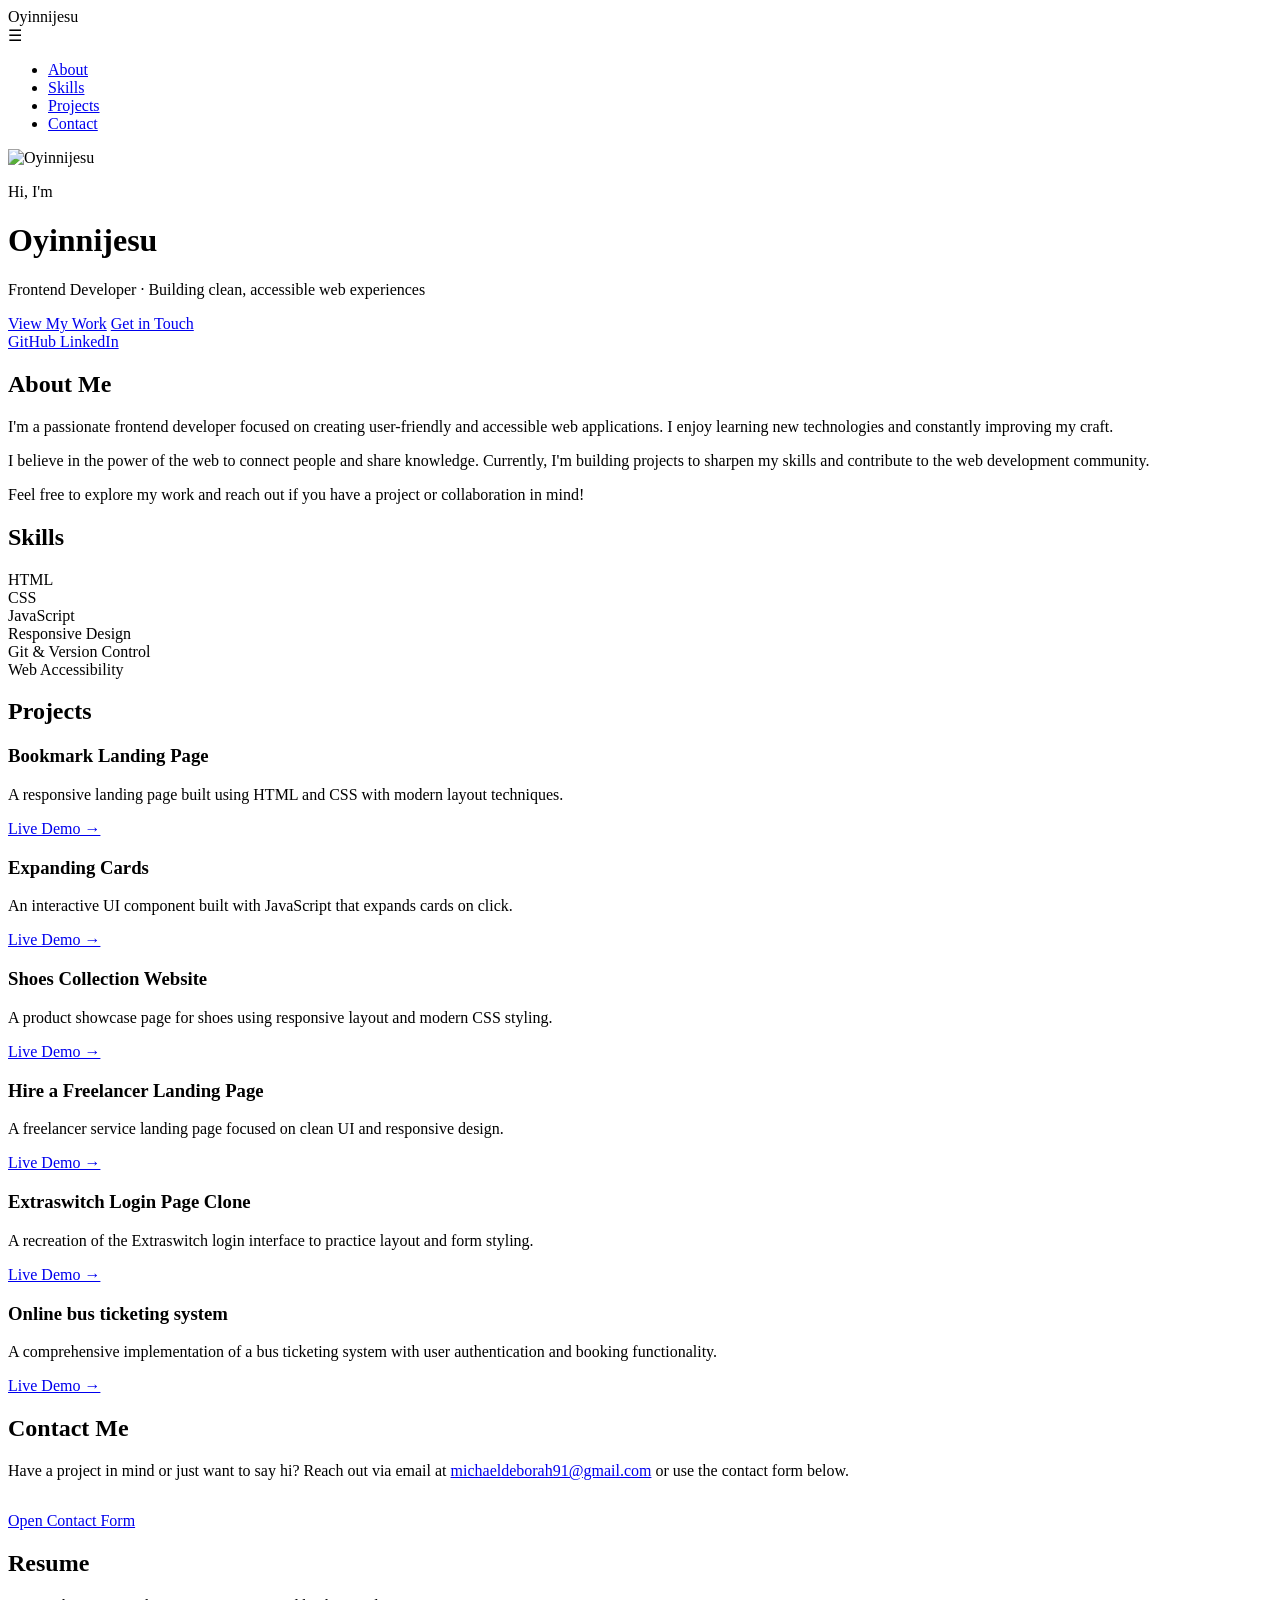
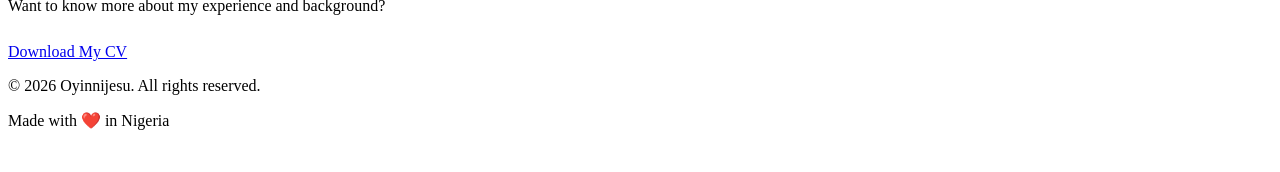
==== index.html @ 5d6c3170 "Add files via upload" ====
<!DOCTYPE html>
<html lang="en">
<head>
    <meta charset="UTF-8">
    <meta name="viewport" content="width=device-width, initial-scale=1.0">
    <meta name="description" content="A simple portfolio by Oyinnijesu, beginner web developer.">
    <link rel="stylesheet" href="styles.css">
    <link href="https://fonts.googleapis.com/css2?family=Poppins:wght@400;500;600;700&display=swap" rel="stylesheet">
    <title>Oyinnijesu | Frontend Developer Portfolio</title>
</head>
<body>

    <!-- NAVBAR -->
    <nav class="navbar">
        <div class="nav-logo">Oyinnijesu</div>
        <div class="hamburger">&#9776;</div>
        <ul class="nav-links">
            <li><a href="#about">About</a></li>
            <li><a href="#skills">Skills</a></li>
            <li><a href="#projects">Projects</a></li>
            <li><a href="#contact-me">Contact</a></li>
        </ul>
    </nav>

    <!-- HERO -->
    <header class="hero">
            <div class="hero-content">
            <img src="oyinnijesu.png" alt="Oyinnijesu" class="hero-photo">
            <p class="hero-greeting">Hi, I'm</p>
            <h1>Oyinnijesu</h1>
            <p class="hero-subtitle">Frontend Developer · Building clean, accessible web experiences</p>
            <div class="hero-btns">
                <a href="#projects" class="btn btn-primary">View My Work</a>
                <a href="contact.html" class="btn btn-outline">Get in Touch</a>
            </div>
            <div class="social-links">
    <a href="https://github.com/oyinnijesu22" target="_blank">
         GitHub
    </a>
    <a href="https://www.linkedin.com/in/oyinnijesu-michael-a31050161/" target="_blank">
        LinkedIn
    </a>
</div>
        </div>
    </header>

    <main>

        <!-- ABOUT -->
        <section class="about" id="about">
            <h2>About Me</h2>
            <p>I'm a passionate frontend developer focused on creating user-friendly and accessible web applications. I enjoy learning new technologies and constantly improving my craft.</p>
            <p>I believe in the power of the web to connect people and share knowledge. Currently, I'm building projects to sharpen my skills and contribute to the web development community.</p>
            <p>Feel free to explore my work and reach out if you have a project or collaboration in mind!</p>
        </section>

        <!-- SKILLS -->
        <section class="skills" id="skills">
            <h2>Skills</h2>
            <div class="skills-grid">
                <div class="skill-card">HTML</div>
                <div class="skill-card">CSS</div>
                <div class="skill-card">JavaScript</div>
                <div class="skill-card">Responsive Design</div>
                <div class="skill-card">Git & Version Control</div>
                <div class="skill-card">Web Accessibility</div>
            </div>
        </section>

        <!-- PROJECTS -->
        <section class="projects" id="projects">
            <h2>Projects</h2>
            <div class="project-grid">

                <div class="project-card">
                    <h3>Bookmark Landing Page</h3>
                    <p>A responsive landing page built using HTML and CSS with modern layout techniques.</p>
                    <a href="https://bookmarklandingpage-two.vercel.app/" target="_blank" class="project-link">Live Demo →</a>
                </div>

                <div class="project-card">
                    <h3>Expanding Cards</h3>
                    <p>An interactive UI component built with JavaScript that expands cards on click.</p>
                    <a href="https://expanding-card-s.vercel.app/" target="_blank" class="project-link">Live Demo →</a>
                </div>

                <div class="project-card">
                    <h3>Shoes Collection Website</h3>
                    <p>A product showcase page for shoes using responsive layout and modern CSS styling.</p>
                    <a href="https://shoes-collections.vercel.app/" target="_blank" class="project-link">Live Demo →</a>
                </div>

                <div class="project-card">
                    <h3>Hire a Freelancer Landing Page</h3>
                    <p>A freelancer service landing page focused on clean UI and responsive design.</p>
                    <a href="https://freelancer-project-nine.vercel.app/" target="_blank" class="project-link">Live Demo →</a>
                </div>

                <div class="project-card">
                    <h3>Extraswitch Login Page Clone</h3>
                    <p>A recreation of the Extraswitch login interface to practice layout and form styling.</p>
                    <a href="https://extraswitch-sample.vercel.app/" target="_blank" class="project-link">Live Demo →</a>
                </div>
                 <div class="project-card">
                    <h3>Online bus ticketing system</h3>
                    <p>A comprehensive implementation of a bus ticketing system with user authentication and booking functionality.</p>
                    <a href="http://buspro.com.ng/" target="_blank" class="project-link">Live Demo →</a>
                </div>


            </div>
        </section>

        <!-- CONTACT -->
        <section class="contact-me" id="contact-me">
            <h2>Contact Me</h2>
            <p>Have a project in mind or just want to say hi? Reach out via email at <a href="mailto:michaeldeborah91@gmail.com">michaeldeborah91@gmail.com</a> or use the contact form below.</p>
            <a href="contact.html" class="btn btn-primary" style="margin-top: 16px; display: inline-block;">Open Contact Form</a>
        </section>

        <!-- CV -->
        <section class="download-cv">
    <h2>Resume</h2>
    <p>Want to know more about my experience and background?</p>
    <a href="oyinnijesu-cv (1).pdf" download class="btn btn-primary" style="margin-top: 12px; display: inline-block;">Download My CV</a>
</section>

    </main>

    <footer>
        <p>&copy; 2026 Oyinnijesu. All rights reserved.</p>
        <p>Made with &#10084;&#65039; in Nigeria</p>
        <div class="footer-social">
    <a href="https://github.com/oyinnijesu22" target="_blank" style="color:white; margin: 0 10px;">GitHub</a>
    <a href="https://www.linkedin.com/in/oyinnijesu-michael-a31050161/" target="_blank" style="color:white; margin: 0 10px;">LinkedIn</a>
</div>
    </footer>

    <script src="script.js"></script>
</body>
</html>
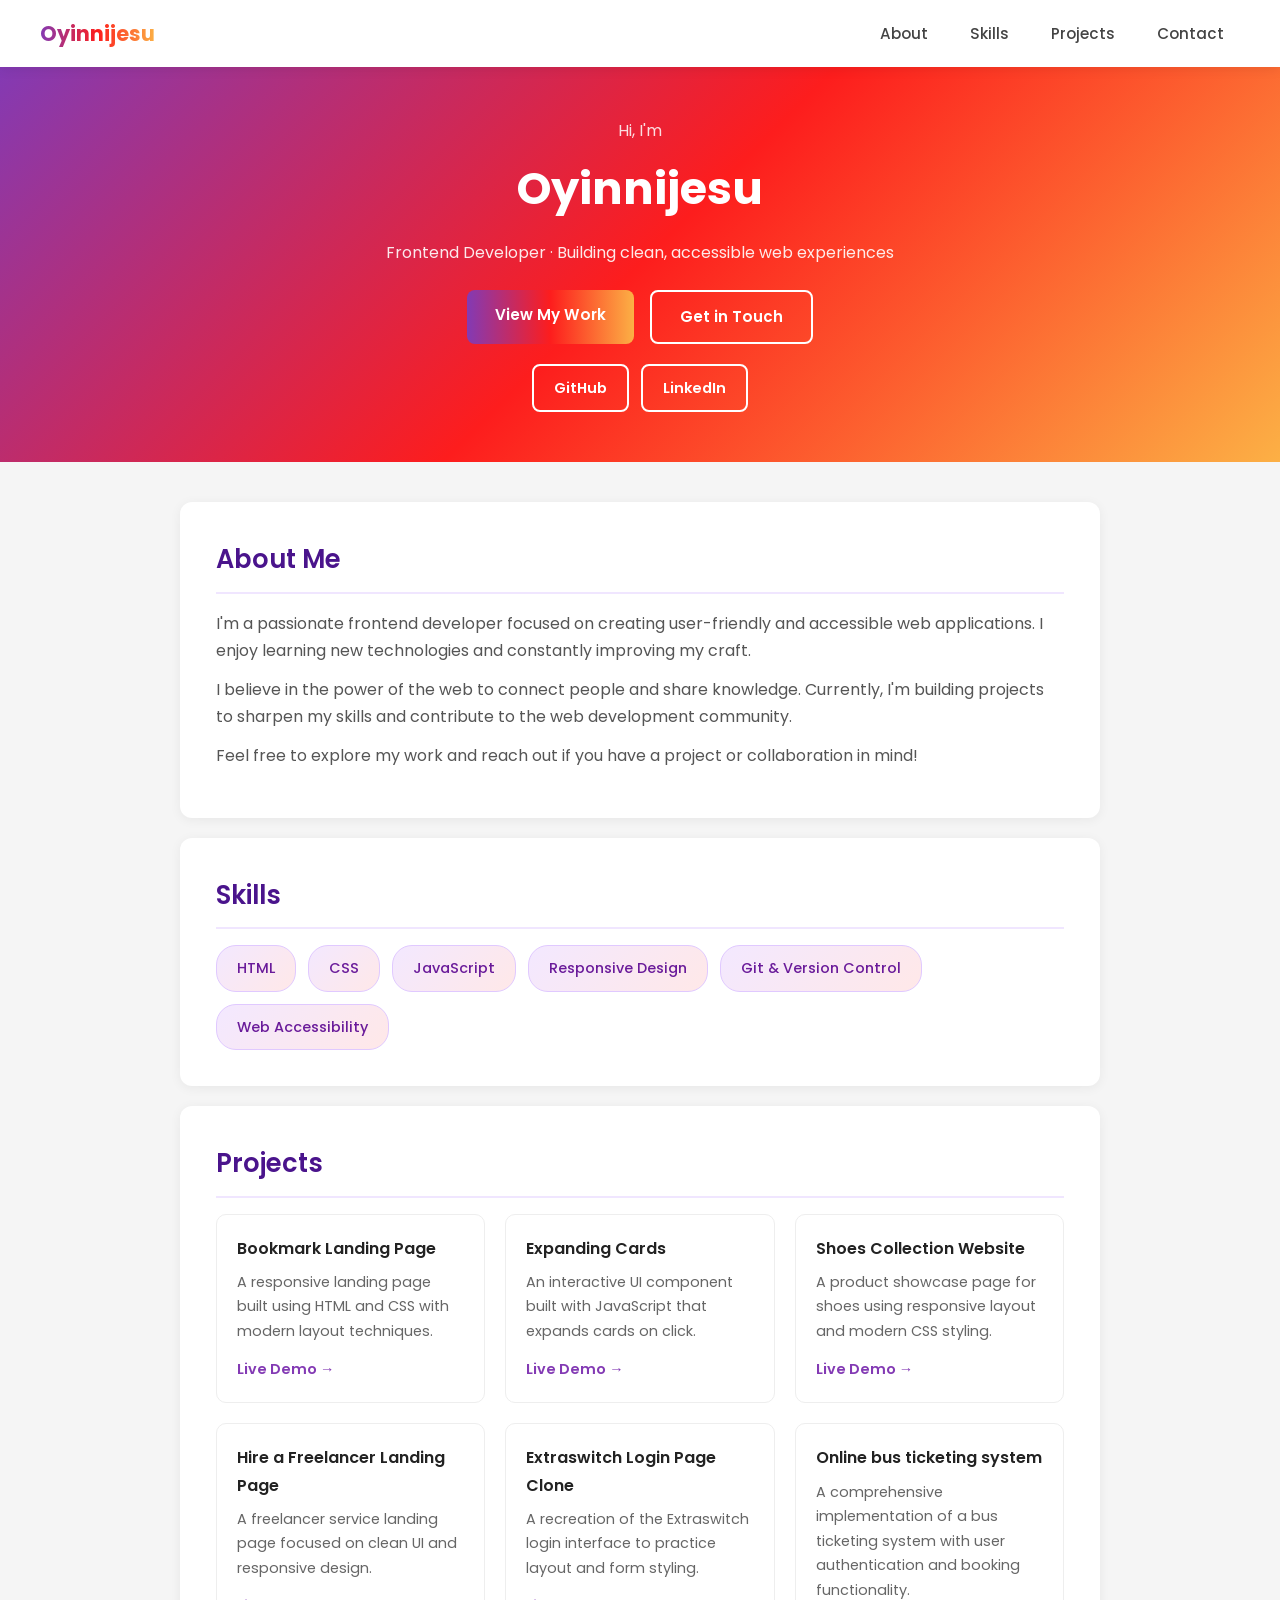
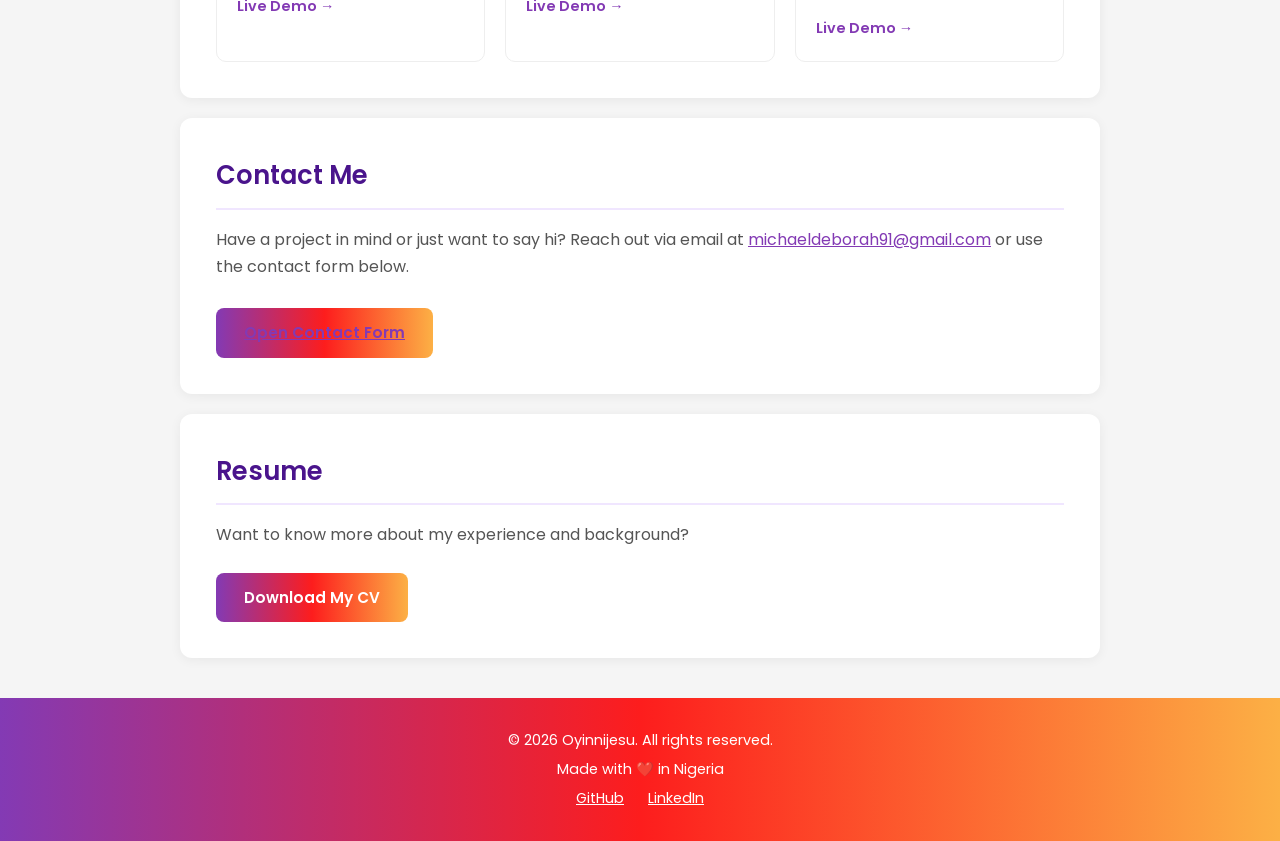
==== commit ae464e4b: "Fix HTML formatting and structure" ====
--- a/index.html
+++ b/index.html
@@ -25,7 +25,6 @@
     <!-- HERO -->
     <header class="hero">
             <div class="hero-content">
-            <img src="oyinnijesu.png" alt="Oyinnijesu" class="hero-photo">
             <p class="hero-greeting">Hi, I'm</p>
             <h1>Oyinnijesu</h1>
             <p class="hero-subtitle">Frontend Developer · Building clean, accessible web experiences</p>
@@ -138,4 +137,4 @@
 
     <script src="script.js"></script>
 </body>
-</html>+</html>
--- a/styles.css
+++ b/styles.css
@@ -0,0 +1,405 @@
+/* ===== RESET & BASE ===== */
+* {
+  margin: 0;
+  padding: 0;
+  box-sizing: border-box;
+}
+
+html {
+  scroll-behavior: smooth;
+}
+
+body {
+  font-family: 'Poppins', sans-serif;
+  background-color: #f5f5f5;
+  color: #333;
+  line-height: 1.7;
+  overflow-x: hidden;
+}
+
+/* ===== NAVBAR ===== */
+.navbar {
+  position: sticky;
+  top: 0;
+  z-index: 100;
+  background: rgba(255, 255, 255, 0.95);
+  backdrop-filter: blur(8px);
+  display: flex;
+  align-items: center;
+  justify-content: space-between;
+  padding: 16px 40px;
+  box-shadow: 0 2px 12px rgba(0,0,0,0.08);
+  flex-wrap: nowrap;
+}
+
+.nav-logo {
+  font-size: 1.3rem;
+  font-weight: 700;
+  background: linear-gradient(90deg, #833ab4, #fd1d1d, #fcb045);
+  -webkit-background-clip: text;
+  -webkit-text-fill-color: transparent;
+  white-space: nowrap;
+}
+
+.nav-links {
+  display: flex;
+  gap: 10px;
+  list-style: none;
+}
+
+.nav-links a {
+  text-decoration: none;
+  color: #444;
+  font-size: 0.95rem;
+  font-weight: 500;
+  padding: 8px 16px;
+  border-radius: 6px;
+  transition: background 0.3s, color 0.3s;
+}
+
+.nav-links a:hover,
+.nav-links a.active {
+  background: linear-gradient(90deg, #833ab4, #fd1d1d);
+  color: white;
+}
+
+.hamburger {
+  display: none;
+  font-size: 1.6rem;
+  cursor: pointer;
+  color: #833ab4;
+}
+
+/* ===== HERO ===== */
+.hero {
+  background: linear-gradient(135deg, #833ab4 0%, #fd1d1d 50%, #fcb045 100%);
+  color: white;
+  text-align: center;
+  padding: 50px 20px;
+}
+
+.hero-photo {
+  width: 130px;
+  height: 130px;
+  border-radius: 50%;
+  object-fit: cover;
+  object-position: top;
+  border: 4px solid white;
+  box-shadow: 0 4px 20px rgba(0,0,0,0.2);
+  margin-bottom: 16px;
+}
+
+.hero-greeting {
+  font-size: 1rem;
+  opacity: 0.85;
+  margin-bottom: 6px;
+}
+
+.hero h1 {
+  font-size: 2.8rem;
+  font-weight: 700;
+  margin-bottom: 12px;
+}
+
+.hero-subtitle {
+  font-size: 1rem;
+  opacity: 0.9;
+  margin-bottom: 24px;
+  padding: 0 10px;
+}
+
+.hero-btns {
+  display: flex;
+  gap: 16px;
+  justify-content: center;
+  flex-wrap: wrap;
+}
+
+/* ===== SOCIAL LINKS ===== */
+.social-links {
+  display: flex;
+  gap: 12px;
+  justify-content: center;
+  margin-top: 20px;
+  flex-wrap: wrap;
+}
+
+.social-links a {
+  display: inline-flex;
+  align-items: center;
+  gap: 8px;
+  padding: 10px 20px;
+  border-radius: 8px;
+  font-size: 0.9rem;
+  font-weight: 600;
+  text-decoration: none !important;
+  transition: transform 0.2s, opacity 0.2s;
+  border: 2px solid white;
+  color: white !important;
+}
+
+.social-links a:hover {
+  transform: translateY(-2px);
+  background: rgba(255,255,255,0.15);
+}
+
+/* ===== BUTTONS ===== */
+.btn {
+  padding: 12px 28px;
+  border-radius: 8px;
+  font-size: 0.95rem;
+  font-weight: 600;
+  font-family: 'Poppins', sans-serif;
+  text-decoration: none;
+  cursor: pointer;
+  transition: transform 0.2s, opacity 0.2s;
+  display: inline-block;
+}
+
+.btn:hover {
+  transform: translateY(-2px);
+  opacity: 0.92;
+}
+
+.btn-primary {
+  background: linear-gradient(90deg, #833ab4, #fd1d1d, #fcb045);
+  color: white;
+  border: none;
+}
+
+.btn-outline {
+  background: transparent;
+  color: white;
+  border: 2px solid white;
+}
+
+/* ===== MAIN ===== */
+main {
+  max-width: 960px;
+  margin: 40px auto;
+  padding: 0 20px;
+  display: flex;
+  flex-direction: column;
+  gap: 20px;
+}
+
+/* ===== SECTIONS ===== */
+section {
+  background: white;
+  border-radius: 12px;
+  padding: 36px;
+  box-shadow: 0 2px 12px rgba(0,0,0,0.06);
+}
+
+section h2 {
+  font-size: 1.6rem;
+  font-weight: 600;
+  color: #4a148c;
+  margin-bottom: 16px;
+  padding-bottom: 10px;
+  border-bottom: 2px solid #f0e6ff;
+}
+
+section p {
+  margin-bottom: 12px;
+  color: #555;
+  word-break: break-word;
+}
+
+/* ===== SKILLS ===== */
+.skills-grid {
+  display: flex;
+  flex-wrap: wrap;
+  gap: 12px;
+}
+
+.skill-card {
+  background: linear-gradient(135deg, #f3e8ff, #ffe8e8);
+  color: #6a1b9a;
+  padding: 10px 20px;
+  border-radius: 20px;
+  font-size: 0.9rem;
+  font-weight: 500;
+  border: 1px solid #e0c9ff;
+}
+
+/* ===== PROJECTS ===== */
+.project-grid {
+  display: grid;
+  grid-template-columns: repeat(auto-fill, minmax(260px, 1fr));
+  gap: 20px;
+}
+
+.project-card {
+  border: 1px solid #eee;
+  border-radius: 10px;
+  padding: 20px;
+  transition: transform 0.2s, box-shadow 0.2s;
+}
+
+.project-card:hover {
+  transform: translateY(-4px);
+  box-shadow: 0 8px 24px rgba(131, 58, 180, 0.15);
+}
+
+.project-card h3 {
+  font-size: 1rem;
+  font-weight: 600;
+  margin-bottom: 8px;
+  color: #222;
+}
+
+.project-card p {
+  font-size: 0.9rem;
+  color: #666;
+  margin-bottom: 12px;
+}
+
+.project-link {
+  color: #833ab4;
+  font-weight: 600;
+  text-decoration: none;
+  font-size: 0.9rem;
+  transition: color 0.2s;
+}
+
+.project-link:hover {
+  color: #fd1d1d;
+}
+
+/* ===== CONTACT ===== */
+.contact-me a {
+  color: #833ab4;
+  text-decoration: underline;
+}
+
+/* ===== FOOTER ===== */
+footer {
+  background: linear-gradient(90deg, #833ab4, #fd1d1d, #fcb045);
+  color: white;
+  text-align: center;
+  padding: 28px 20px;
+  font-size: 0.9rem;
+  line-height: 2;
+  margin-top: 40px;
+}
+
+/* ===== TABLET (max 768px) ===== */
+@media (max-width: 768px) {
+  .navbar {
+    padding: 14px 20px;
+    flex-wrap: wrap;
+    gap: 0;
+  }
+
+  .hamburger {
+    display: block;
+  }
+
+  .nav-links {
+    display: none;
+    flex-direction: column;
+    width: 100%;
+    margin-top: 12px;
+    gap: 6px;
+  }
+
+  .nav-links.show {
+    display: flex;
+  }
+
+  .nav-links a {
+    text-align: center;
+    padding: 10px;
+    width: 100%;
+  }
+
+  .hero {
+    padding: 40px 16px;
+  }
+
+  .hero h1 {
+    font-size: 2rem;
+  }
+
+  .hero-subtitle {
+    font-size: 0.95rem;
+  }
+
+  .hero-btns {
+    flex-direction: column;
+    align-items: center;
+  }
+
+  .social-links {
+    flex-direction: column;
+    align-items: center;
+  }
+
+  main {
+    margin: 20px auto;
+    padding: 0 12px;
+  }
+
+  section {
+    padding: 20px;
+  }
+
+  .project-grid {
+    grid-template-columns: 1fr;
+  }
+}
+
+/* ===== MOBILE (max 480px) ===== */
+@media (max-width: 480px) {
+  .navbar {
+    padding: 12px 16px;
+  }
+
+  .nav-logo {
+    font-size: 1.1rem;
+  }
+
+  .hero-photo {
+    width: 100px;
+    height: 100px;
+  }
+
+  .hero h1 {
+    font-size: 1.6rem;
+  }
+
+  .hero-subtitle {
+    font-size: 0.88rem;
+  }
+
+  .btn {
+    padding: 10px 20px;
+    font-size: 0.88rem;
+    width: 100%;
+    text-align: center;
+  }
+
+  section {
+    padding: 16px;
+    border-radius: 8px;
+  }
+
+  section h2 {
+    font-size: 1.2rem;
+  }
+
+  .skill-card {
+    font-size: 0.85rem;
+    padding: 8px 14px;
+  }
+
+  .project-card {
+    padding: 16px;
+  }
+
+  footer {
+    font-size: 0.85rem;
+    padding: 20px 16px;
+  }
+}
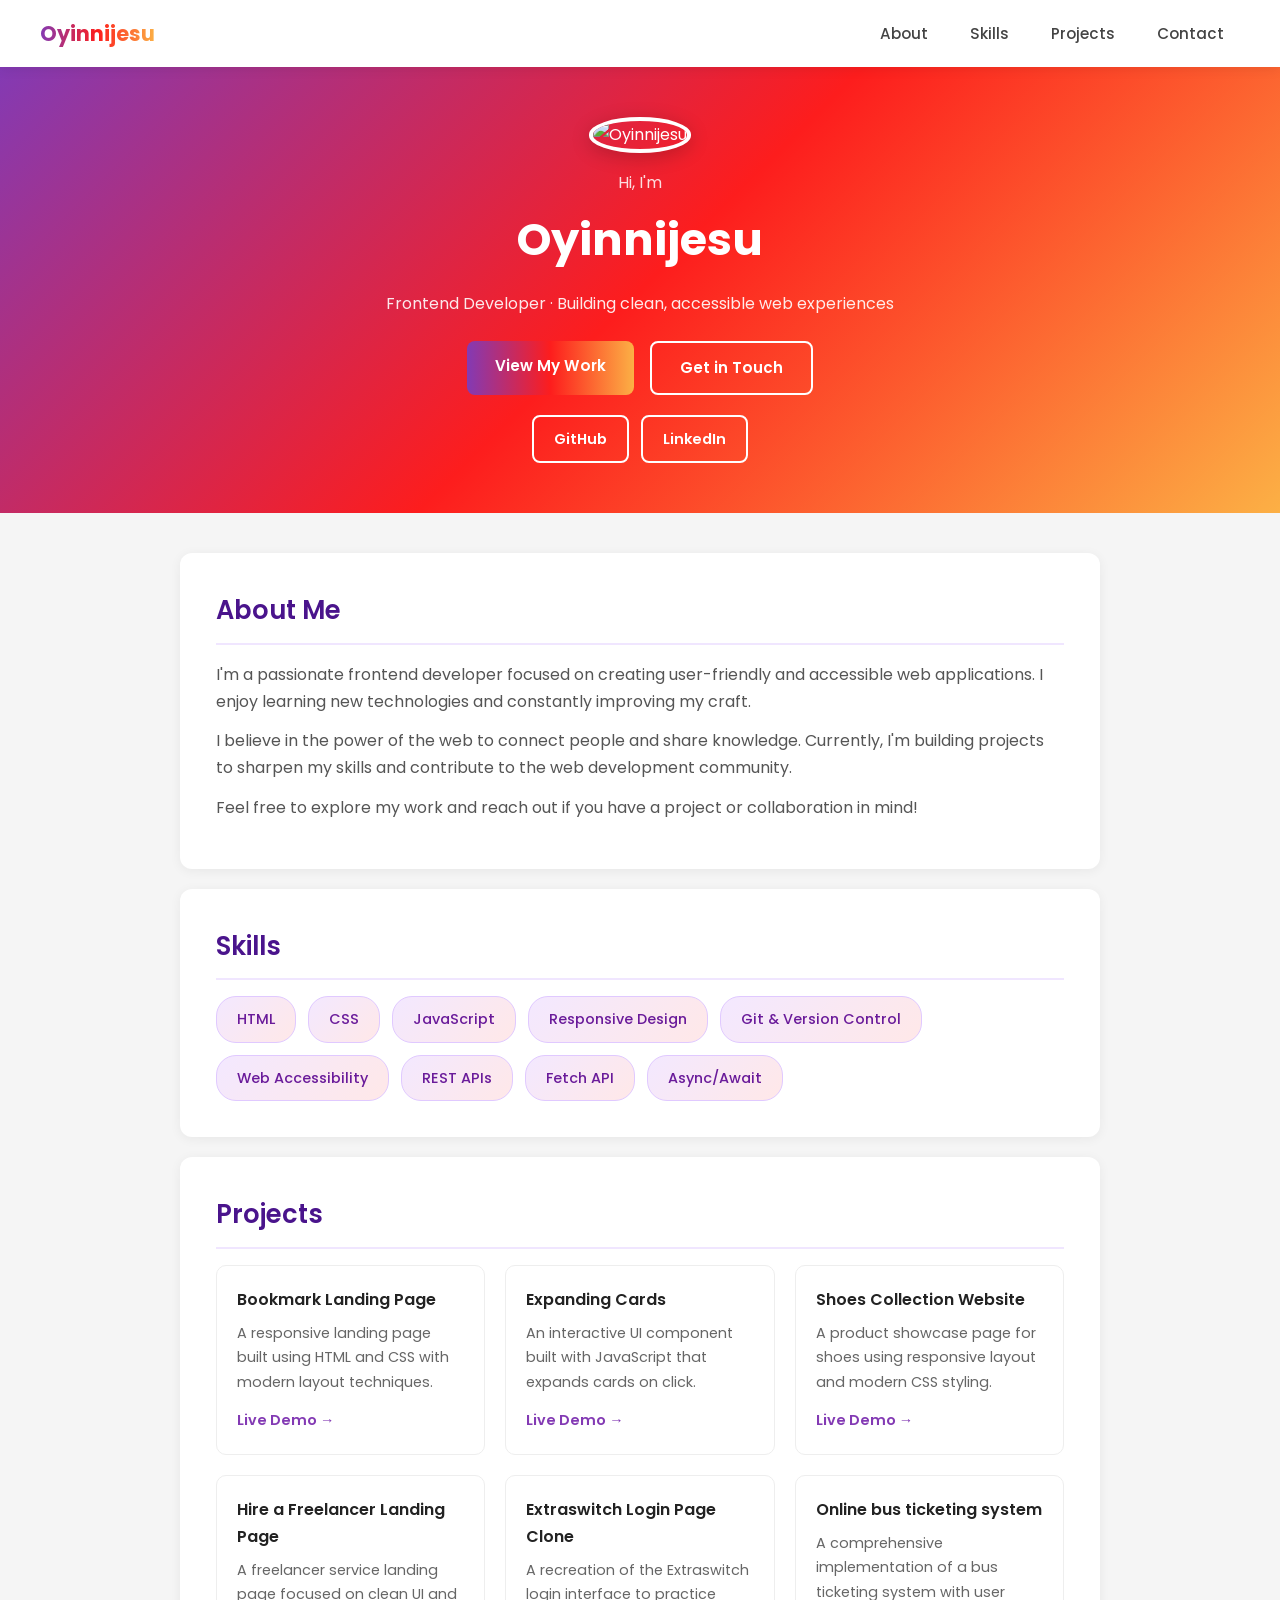
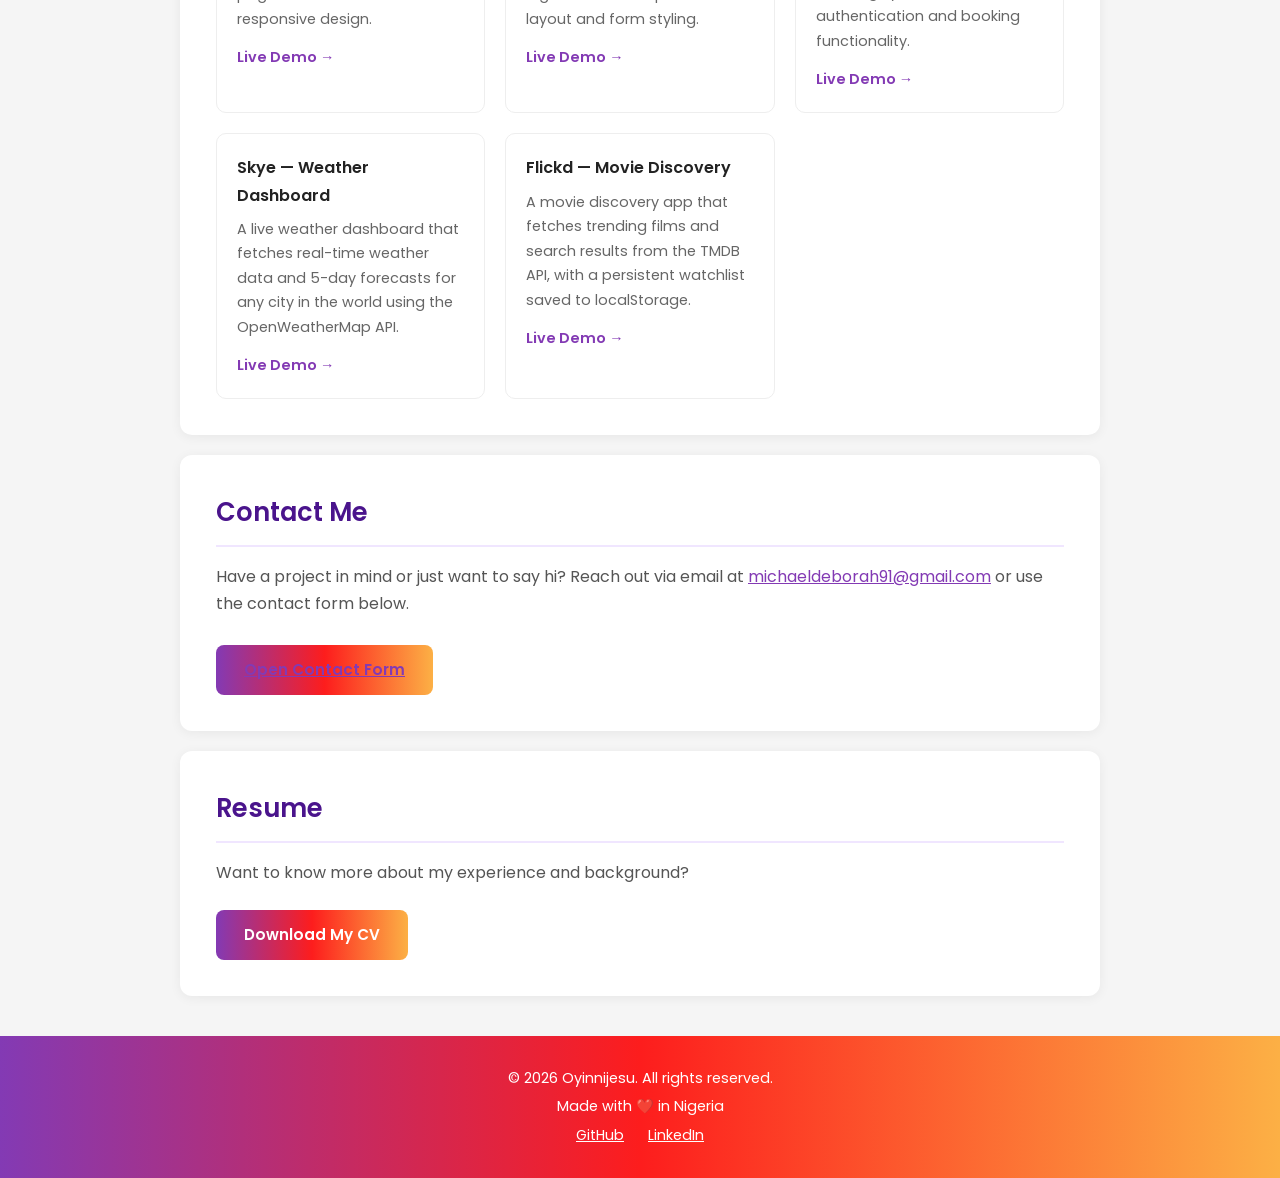
==== commit ab018df2: "Update index.html" ====
--- a/index.html
+++ b/index.html
@@ -25,6 +25,7 @@
     <!-- HERO -->
     <header class="hero">
             <div class="hero-content">
+            <img src="oyinnijesu.png" alt="Oyinnijesu" class="hero-photo">
             <p class="hero-greeting">Hi, I'm</p>
             <h1>Oyinnijesu</h1>
             <p class="hero-subtitle">Frontend Developer · Building clean, accessible web experiences</p>
@@ -55,16 +56,19 @@
 
         <!-- SKILLS -->
         <section class="skills" id="skills">
-            <h2>Skills</h2>
-            <div class="skills-grid">
-                <div class="skill-card">HTML</div>
-                <div class="skill-card">CSS</div>
-                <div class="skill-card">JavaScript</div>
-                <div class="skill-card">Responsive Design</div>
-                <div class="skill-card">Git & Version Control</div>
-                <div class="skill-card">Web Accessibility</div>
-            </div>
-        </section>
+    <h2>Skills</h2>
+    <div class="skills-grid">
+        <div class="skill-card">HTML</div>
+        <div class="skill-card">CSS</div>
+        <div class="skill-card">JavaScript</div>
+        <div class="skill-card">Responsive Design</div>
+        <div class="skill-card">Git & Version Control</div>
+        <div class="skill-card">Web Accessibility</div>
+        <div class="skill-card">REST APIs</div>
+        <div class="skill-card">Fetch API</div>
+        <div class="skill-card">Async/Await</div>
+    </div>
+</section>
 
         <!-- PROJECTS -->
         <section class="projects" id="projects">
@@ -105,10 +109,22 @@
                     <p>A comprehensive implementation of a bus ticketing system with user authentication and booking functionality.</p>
                     <a href="http://buspro.com.ng/" target="_blank" class="project-link">Live Demo →</a>
                 </div>
+                <!-- Weather App Project Card -->
+                <div class="project-card">
+                <h3>Skye — Weather Dashboard</h3>
+                <p>A live weather dashboard that fetches real-time weather data and 5-day forecasts for any city in the world using the OpenWeatherMap API.</p>
+                <a href="https://first-api-project-eight.vercel.app" target="_blank" class="project-link">Live Demo →</a>
+                </div>
+
+                <div class="project-card">
+                <h3>Flickd — Movie Discovery</h3>
+                <p>A movie discovery app that fetches trending films and search results from the TMDB API, with a persistent watchlist saved to localStorage.</p>
+                <a href="https://movie-app-kappa-peach.vercel.app/" target="_blank" class="project-link">Live Demo →</a>
+                </div>
 
 
-            </div>
-        </section>
+                        </div>
+                    </section>
 
         <!-- CONTACT -->
         <section class="contact-me" id="contact-me">
@@ -121,7 +137,7 @@
         <section class="download-cv">
     <h2>Resume</h2>
     <p>Want to know more about my experience and background?</p>
-    <a href="oyinnijesu-cv (1).pdf" download class="btn btn-primary" style="margin-top: 12px; display: inline-block;">Download My CV</a>
+    <a href="https://drive.google.com/file/d/15NcHsrIrN2lE5ulgM3rGgLScadWyLdFR/view?usp=sharing" target="_blank" class="btn btn-primary" style="margin-top: 12px; display: inline-block;">Download My CV</a>
 </section>
 
     </main>
--- a/styles.css
+++ b/styles.css
@@ -269,8 +269,8 @@
 
 /* ===== CONTACT ===== */
 .contact-me a {
-  color: #833ab4;
-  text-decoration: underline;
+  color:#833ab4;
+  text-decoration:underline;
 }
 
 /* ===== FOOTER ===== */
